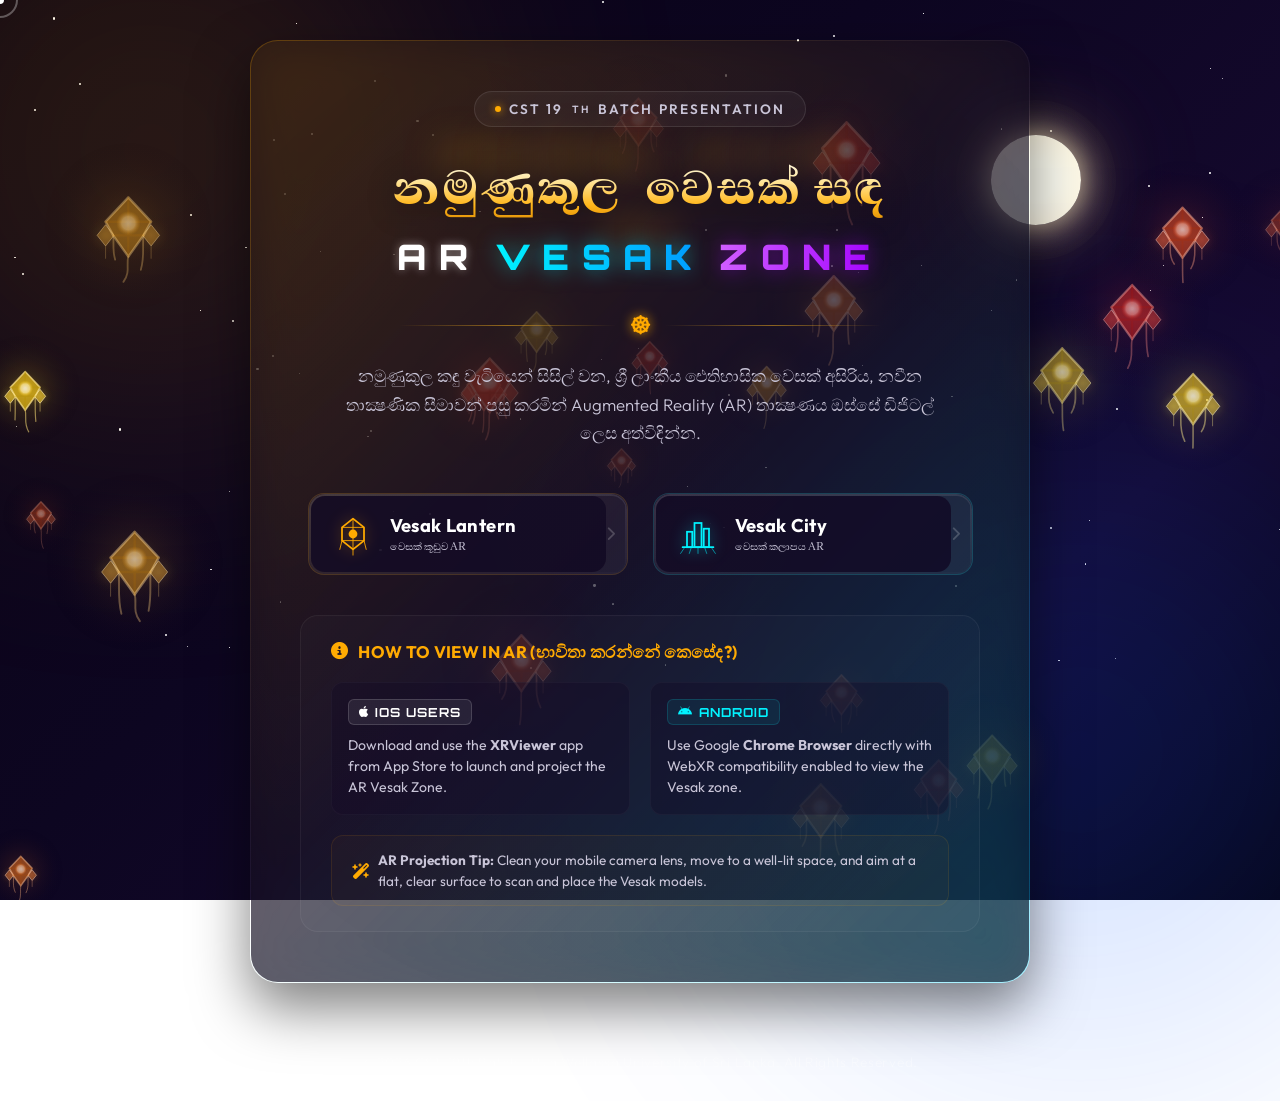
==== index.html @ 97eedc2a "home page for ar vesak zone" ====
<!DOCTYPE html>
<html lang="si">

<head>
    <meta charset="UTF-8">
    <meta name="viewport" content="width=device-width, initial-scale=1.0">
    <title>Namunukula Vesak Sada | AR Vesak Zone - CST 19th Batch</title>

    <!-- SEO Meta Tags -->
    <meta name="description"
        content="Welcome to the AR Vesak Zone presented by CST 19th Batch. Experience the majestic beauty of Namunukula Vesak Sada with interactive augmented reality Vesak lanterns and digital city experiences.">
    <meta name="keywords"
        content="Vesak, AR Vesak Zone, Namunukula Vesak Sada, CST 19th Batch, Sri Lanka, Vesak Lantern, Vesak City, 3D Vesak">
    <meta name="author" content="CST 19th Batch">

    <!-- Open Graph / Facebook -->
    <meta property="og:type" content="website">
    <meta property="og:title" content="නමුණුකුල, වෙසක් සඳ | AR Vesak Zone">
    <meta property="og:description"
        content="Experience the majestic beauty of Namunukula Vesak Sada with interactive augmented reality Vesak lanterns and digital city experiences.">

    <!-- Google Fonts for premium typography -->
    <link rel="preconnect" href="https://fonts.googleapis.com">
    <link rel="preconnect" href="https://fonts.gstatic.com" crossorigin>
    <link
        href="https://fonts.googleapis.com/css2?family=Abhaya+Libre:wght@500;700;800&family=Outfit:wght@300;400;600;700&family=Orbitron:wght@500;700;900&family=Yatra+One&display=swap"
        rel="stylesheet">

    <!-- FontAwesome for icons -->
    <link rel="stylesheet" href="https://cdnjs.cloudflare.com/ajax/libs/font-awesome/6.4.0/css/all.min.css">

    <!-- Custom Stylesheet -->
    <link rel="stylesheet" href="style.css">
</head>

<body>



    <!-- Starfield and Interactive Canvas Background -->
    <div class="celestial-background">
        <div id="stars-container"></div>
        <div class="moon-glow-container">
            <div class="full-moon"></div>
            <div class="moon-beams"></div>
        </div>
        <canvas id="lanterns-canvas"></canvas>
    </div>

    <!-- Main Content Container -->
    <main class="hero-container">
        <div class="glass-card-wrapper">
            <div class="glass-card">

                <!-- Batch Tag / Sub-header -->
                <div class="tech-badge-container">
                    <span class="tech-badge">
                        <span class="badge-dot"></span>
                        CST 19<span class="superscript">th</span> Batch Presentation
                    </span>
                </div>

                <!-- Main Title: Beautiful Sinhala Font -->
                <h1 class="sinhala-title">
                    <span class="gold-gradient-text">නමුණුකුල</span>
                    <span class="sinhala-separator"></span>
                    <span class="gold-gradient-text">වෙසක් සඳ</span>
                </h1>

                <!-- Sub-title: AR Vesak Zone -->
                <div class="ar-title-wrapper">
                    <h2 class="ar-title">
                        <span class="text-white">AR</span>
                        <span class="neon-cyan-text">VESAK</span>
                        <span class="text-glow-purple">ZONE</span>
                    </h2>
                </div>

                <!-- Ornamental Divider -->
                <div class="ornamental-divider">
                    <div class="divider-line"></div>
                    <div class="divider-center">
                        <i class="fa-solid fa-dharmachakra"></i>
                    </div>
                    <div class="divider-line"></div>
                </div>

                <!-- Description / Welcome Note -->
                <p class="hero-description">
                    නමුණුකුල කඳු වැටියෙන් සිසිල් වන, ශ්‍රී ලාංකීය ඓතිහාසික වෙසක් අසිරිය, නවීන තාක්‍ෂණික සීමාවන් පසු
                    කරමින් Augmented Reality (AR) තාක්‍ෂණය ඔස්සේ ඩිජිටල් ලෙස අත්විඳින්න.
                </p>

                <!-- Navigation Action Buttons -->
                <div class="actions-container">

                    <!-- Vesak Lantern Button -->
                    <a href="lantern.html" class="action-btn lantern-btn" id="btn-lantern">
                        <div class="btn-glow-layer"></div>
                        <div class="btn-content">
                            <span class="btn-icon">
                                <svg viewBox="0 0 100 100" class="btn-svg-lantern">
                                    <!-- A stylized traditional Sri Lankan Vesak Lantern SVG -->
                                    <path d="M 50 15 L 75 35 L 75 65 L 50 85 L 25 65 L 25 35 Z" fill="none"
                                        stroke="currentColor" stroke-width="4" stroke-linejoin="round" />
                                    <path d="M 50 15 L 50 85" fill="none" stroke="currentColor" stroke-width="2" />
                                    <path d="M 25 35 L 75 35" fill="none" stroke="currentColor" stroke-width="2" />
                                    <path d="M 25 65 L 75 65" fill="none" stroke="currentColor" stroke-width="2" />
                                    <!-- Waving streamers/tassels at bottom corners -->
                                    <path d="M 25 65 L 20 85 M 75 65 L 80 85 M 50 85 L 50 98" fill="none"
                                        stroke="currentColor" stroke-width="2" stroke-linecap="round" />
                                    <!-- Inner glowing core -->
                                    <circle cx="50" cy="50" r="10" fill="currentColor" class="glowing-core" />
                                </svg>
                            </span>
                            <div class="btn-text-area">
                                <span class="btn-main-label">Vesak Lantern</span>
                                <span class="btn-sub-label">වෙසක් කූඩුව AR</span>
                            </div>
                        </div>
                        <i class="fa-solid fa-chevron-right arrow-indicator"></i>
                    </a>

                    <!-- Vesak City Button -->
                    <a href="https://cstarvesakcity.vercel.app/" target="_blank" rel="noopener noreferrer"
                        class="action-btn city-btn" id="btn-city">
                        <div class="btn-glow-layer"></div>
                        <div class="btn-content">
                            <span class="btn-icon">
                                <svg viewBox="0 0 100 100" class="btn-svg-city">
                                    <!-- A modern glowing 3D/AR City grid & buildings icon -->
                                    <rect x="25" y="45" width="12" height="35" fill="none" stroke="currentColor"
                                        stroke-width="4" />
                                    <rect x="42" y="25" width="16" height="55" fill="none" stroke="currentColor"
                                        stroke-width="4" />
                                    <rect x="63" y="38" width="12" height="42" fill="none" stroke="currentColor"
                                        stroke-width="4" />
                                    <path d="M 15 80 L 85 80" stroke="currentColor" stroke-width="4"
                                        stroke-linecap="round" />
                                    <!-- Cyber grid perspective lines representing AR zone -->
                                    <path
                                        d="M 20 80 L 10 95 M 35 80 L 30 95 M 50 80 L 50 95 M 65 80 L 70 95 M 80 80 L 90 95"
                                        stroke="currentColor" stroke-width="2" stroke-opacity="0.6" />
                                </svg>
                            </span>
                            <div class="btn-text-area">
                                <span class="btn-main-label">Vesak City</span>
                                <span class="btn-sub-label">වෙසක් කලාපය AR</span>
                            </div>
                        </div>
                        <i class="fa-solid fa-chevron-right arrow-indicator"></i>
                    </a>

                </div>

                <!-- AR Instructions Section -->
                <div class="ar-instructions-box">
                    <h3 class="instructions-header">
                        <i class="fa-solid fa-circle-info"></i> How to View in AR (භාවිතා කරන්නේ කෙසේද?)
                    </h3>
                    <div class="instructions-grid">
                        <div class="instruction-column">
                            <span class="os-tag ios-tag"><i class="fa-brands fa-apple"></i> iOS Users</span>
                            <p>Download and use the <strong>XRViewer</strong> app from App Store to launch and project
                                the AR Vesak Zone.</p>
                        </div>
                        <div class="instruction-column">
                            <span class="os-tag android-tag"><i class="fa-brands fa-android"></i> Android</span>
                            <p>Use Google <strong>Chrome Browser</strong> directly with WebXR compatibility enabled to
                                view the Vesak zone.</p>
                        </div>
                    </div>
                    <div class="common-instructions">
                        <p>
                            <i class="fa-solid fa-wand-magic-sparkles"></i>
                            <span><strong>AR Projection Tip:</strong> Clean your mobile camera lens, move to a well-lit
                                space, and aim at a flat, clear surface to scan and place the Vesak models.</span>
                        </p>
                    </div>
                </div>

            </div>
        </div>
    </main>

    <!-- Ambient Light Rays for immersive background depth -->
    <div class="ambient-light gold-light"></div>
    <div class="ambient-light cyan-light"></div>

    <!-- Premium custom cursor container for non-touch screens -->
    <div class="custom-cursor" id="custom-cursor"></div>
    <div class="custom-cursor-follower" id="custom-cursor-follower"></div>

    <footer class="credits-footer">
        <p>© 2026 CST 19th Batch - Uva Wellassa University of Sri Lanka. All Rights Reserved.</p>
    </footer>

    <!-- Custom Script -->
    <script src="script.js"></script>
</body>

</html>
---- style.css ----
/* ==========================================
   AR VESAK ZONE - CST 19TH BATCH
   DESIGN SYSTEM & CUSTOM CORE CSS
   ========================================== */

/* --- CSS Variables & Design Tokens --- */
:root {
    --bg-gradient: linear-gradient(135deg, #090314 0%, #0d0621 40%, #15092f 75%, #070310 100%);
    
    /* Vibrant harmonized colors */
    --color-amber-gold: #ffaa00;
    --color-gold-glow: #ffe79a;
    --color-warm-orange: #ff5e00;
    --color-neon-cyan: #00f3ff;
    --color-electric-blue: #0055ff;
    --color-cyber-purple: #c01aff;
    --color-deep-violet: #1a0b36;
    
    /* Functional Colors */
    --text-primary: #ffffff;
    --text-secondary: #c9c5d8;
    --glass-bg: rgba(13, 6, 26, 0.65);
    --glass-border: rgba(255, 255, 255, 0.08);
    --glass-border-active: rgba(255, 255, 255, 0.2);
    
    /* Fonts */
    --font-sinhala: 'Abhaya Libre', serif;
    --font-tech: 'Orbitron', sans-serif;
    --font-sans: 'Outfit', sans-serif;
}

/* --- Resets & Global Rules --- */
* {
    margin: 0;
    padding: 0;
    box-sizing: border-box;
    cursor: none; /* Hide standard cursor for premium custom cursor experience */
}

body {
    background: var(--bg-gradient);
    background-attachment: fixed;
    background-repeat: no-repeat;
    font-family: var(--font-sans);
    color: var(--text-primary);
    min-height: 100vh;
    overflow-x: hidden;
    display: flex;
    flex-direction: column;
    justify-content: space-between;
    align-items: center;
    position: relative;
}

/* Fallback cursor if device is touch-based or custom cursor fails */
@media (hover: none) {
    * {
        cursor: auto !important;
    }
    .custom-cursor, .custom-cursor-follower {
        display: none !important;
    }
}

/* --- Custom Cursor --- */
.custom-cursor {
    width: 8px;
    height: 8px;
    background: #fff;
    border-radius: 50%;
    position: fixed;
    pointer-events: none;
    z-index: 9999;
    transform: translate(-50%, -50%);
    transition: width 0.2s, height 0.2s, background-color 0.2s;
}

.custom-cursor-follower {
    width: 36px;
    height: 36px;
    border: 2px solid rgba(255, 255, 255, 0.3);
    border-radius: 50%;
    position: fixed;
    pointer-events: none;
    z-index: 9998;
    transform: translate(-50%, -50%);
    transition: transform 0.08s ease-out, border-color 0.3s, background-color 0.3s;
}

/* Cursor states */
.custom-cursor.hover-lantern {
    background: var(--color-amber-gold);
    width: 12px;
    height: 12px;
}
.custom-cursor-follower.hover-lantern {
    border-color: var(--color-amber-gold);
    background: rgba(255, 170, 0, 0.15);
    box-shadow: 0 0 15px rgba(255, 170, 0, 0.4);
    transform: translate(-50%, -50%) scale(1.3);
}

.custom-cursor.hover-city {
    background: var(--color-neon-cyan);
    width: 12px;
    height: 12px;
}
.custom-cursor-follower.hover-city {
    border-color: var(--color-neon-cyan);
    background: rgba(0, 243, 255, 0.15);
    box-shadow: 0 0 15px rgba(0, 243, 255, 0.4);
    transform: translate(-50%, -50%) scale(1.3);
}

/* --- Ambient Lights (Background Depth) --- */
.ambient-light {
    position: fixed;
    border-radius: 50%;
    filter: blur(140px);
    opacity: 0.18;
    pointer-events: none;
    z-index: 1;
    animation: pulseAmbient 12s infinite alternate ease-in-out;
}

.gold-light {
    width: 500px;
    height: 500px;
    background: var(--color-amber-gold);
    top: -100px;
    left: -100px;
}

.cyan-light {
    width: 600px;
    height: 600px;
    background: var(--color-electric-blue);
    bottom: -150px;
    right: -100px;
    animation-delay: -6s;
}

@keyframes pulseAmbient {
    0% { transform: scale(1) translate(0, 0); opacity: 0.15; }
    100% { transform: scale(1.2) translate(50px, 30px); opacity: 0.25; }
}

/* --- Celestial Background Layer --- */
.celestial-background {
    position: fixed;
    top: 0;
    left: 0;
    width: 100%;
    height: 100%;
    z-index: 0;
    pointer-events: none;
}

/* Stars */
#stars-container {
    position: absolute;
    width: 100%;
    height: 100%;
}

.star {
    position: absolute;
    background-color: #fff;
    border-radius: 50%;
    animation: twinkle linear infinite;
}

@keyframes twinkle {
    0%, 100% { opacity: 0.2; }
    50% { opacity: 1; }
}

/* Full Moon & Glowing Beams */
.moon-glow-container {
    position: absolute;
    top: 10%;
    right: 12%;
    width: 180px;
    height: 180px;
    display: flex;
    justify-content: center;
    align-items: center;
}

.full-moon {
    width: 90px;
    height: 90px;
    background: radial-gradient(circle, #fffff3 30%, #fff8e3 80%, #ffd080 100%);
    border-radius: 50%;
    box-shadow: 
        0 0 30px rgba(255, 240, 200, 0.8),
        0 0 80px rgba(255, 208, 128, 0.4),
        0 0 150px rgba(255, 208, 128, 0.2);
    z-index: 2;
    position: relative;
    animation: pulseMoon 6s infinite alternate ease-in-out;
}

.moon-beams {
    position: absolute;
    width: 160px;
    height: 160px;
    background: radial-gradient(circle, rgba(255,230,170,0.15) 0%, rgba(255,230,170,0.03) 60%, transparent 100%);
    border-radius: 50%;
    animation: spinBeams 40s linear infinite;
    z-index: 1;
}

@keyframes pulseMoon {
    0% { transform: scale(1); box-shadow: 0 0 30px rgba(255,240,200,0.8), 0 0 80px rgba(255,208,128,0.4); }
    100% { transform: scale(1.05); box-shadow: 0 0 45px rgba(255,240,200,0.9), 0 0 110px rgba(255,208,128,0.6); }
}

@keyframes spinBeams {
    from { transform: rotate(0deg); }
    to { transform: rotate(360deg); }
}

/* Floating Lanterns Canvas */
#lanterns-canvas {
    position: absolute;
    top: 0;
    left: 0;
    width: 100%;
    height: 100%;
    z-index: 3;
}

/* --- Hero Section & Glassmorphic Container --- */
.hero-container {
    position: relative;
    z-index: 10;
    flex-grow: 1;
    display: flex;
    justify-content: center;
    align-items: center;
    width: 100%;
    padding: 40px 20px;
}

.glass-card-wrapper {
    position: relative;
    max-width: 780px;
    width: 100%;
    border-radius: 28px;
    padding: 1px;
    /* Soft border glowing aura */
    background: linear-gradient(135deg, rgba(255, 170, 0, 0.3) 0%, rgba(255, 255, 255, 0.05) 50%, rgba(0, 243, 255, 0.3) 100%);
    box-shadow: 0 25px 55px rgba(0, 0, 0, 0.5);
    animation: fadeInCard 1.2s cubic-bezier(0.16, 1, 0.3, 1) forwards;
}

.glass-card {
    background: var(--glass-bg);
    backdrop-filter: blur(22px);
    -webkit-backdrop-filter: blur(22px);
    border-radius: 27px;
    padding: 50px 45px;
    text-align: center;
    width: 100%;
    height: 100%;
    display: flex;
    flex-direction: column;
    align-items: center;
    position: relative;
    overflow: hidden;
}

/* Hexagonal background subtle design */
.glass-card::before {
    content: '';
    position: absolute;
    top: -50%;
    left: -50%;
    width: 200%;
    height: 200%;
    background: radial-gradient(circle, rgba(255, 255, 255, 0.01) 0%, transparent 80%);
    pointer-events: none;
}

@keyframes fadeInCard {
    from { opacity: 0; transform: translateY(30px); }
    to { opacity: 1; transform: translateY(0); }
}

/* --- Tech Badge (CST Batch info) --- */
.tech-badge-container {
    margin-bottom: 25px;
}

.tech-badge {
    background: rgba(255, 255, 255, 0.04);
    border: 1px solid rgba(255, 255, 255, 0.1);
    border-radius: 50px;
    padding: 8px 20px;
    font-size: 0.85rem;
    font-family: var(--font-sans);
    font-weight: 600;
    letter-spacing: 0.15em;
    text-transform: uppercase;
    color: var(--text-secondary);
    display: inline-flex;
    align-items: center;
    gap: 8px;
    box-shadow: inset 0 2px 4px rgba(255,255,255,0.02);
}

.badge-dot {
    width: 6px;
    height: 6px;
    background-color: var(--color-amber-gold);
    border-radius: 50%;
    display: inline-block;
    box-shadow: 0 0 8px var(--color-amber-gold);
    animation: pulseDot 2s infinite ease-in-out;
}

.tech-badge .superscript {
    font-size: 0.65rem;
    vertical-align: super;
    margin-left: 1px;
}

@keyframes pulseDot {
    0%, 100% { opacity: 0.4; }
    50% { opacity: 1; }
}

/* --- Main Typography (Beautiful Sinhala Fonts & Glowing Titles) --- */
.sinhala-title {
    font-family: var(--font-sinhala);
    font-size: 3.8rem;
    font-weight: 800;
    line-height: 1.25;
    margin-bottom: 8px;
    letter-spacing: 0.02em;
    filter: drop-shadow(0 4px 15px rgba(0, 0, 0, 0.4));
    display: flex;
    flex-wrap: wrap;
    justify-content: center;
    align-items: center;
    gap: 12px;
}

.gold-gradient-text {
    background: linear-gradient(180deg, #ffffff 0%, #ffeaa8 35%, #ffb61a 70%, #d48000 100%);
    -webkit-background-clip: text;
    -webkit-text-fill-color: transparent;
    position: relative;
}

/* Ambient title behind-glow */
.sinhala-title::after {
    content: 'නමුණුකුල, වෙසක් සඳ';
    position: absolute;
    z-index: -1;
    left: 50%;
    transform: translateX(-50%);
    width: 100%;
    color: transparent;
    -webkit-text-stroke: 0;
    text-shadow: 0 0 35px rgba(255, 179, 26, 0.35);
    pointer-events: none;
}

.sinhala-separator {
    color: #ffb61a;
    font-family: sans-serif;
    text-shadow: 0 0 10px rgba(255, 182, 26, 0.6);
}

.ar-title-wrapper {
    margin-bottom: 20px;
}

.ar-title {
    font-family: var(--font-tech);
    font-size: 2.2rem;
    font-weight: 900;
    letter-spacing: 0.35em;
    line-height: 1.2;
    display: flex;
    justify-content: center;
    gap: 15px;
}

.text-white {
    color: #ffffff;
    text-shadow: 0 0 10px rgba(255, 255, 255, 0.4);
}

.neon-cyan-text {
    background: linear-gradient(to right, #00f3ff, #0099ff);
    -webkit-background-clip: text;
    -webkit-text-fill-color: transparent;
    filter: drop-shadow(0 0 10px rgba(0, 243, 255, 0.5));
}

.text-glow-purple {
    background: linear-gradient(to right, #d05eff, #a200ff);
    -webkit-background-clip: text;
    -webkit-text-fill-color: transparent;
    filter: drop-shadow(0 0 10px rgba(162, 0, 255, 0.5));
}

/* --- Ornamental Divider --- */
.ornamental-divider {
    display: flex;
    align-items: center;
    justify-content: center;
    width: 70%;
    margin: 15px 0 25px 0;
    gap: 15px;
}

.divider-line {
    height: 1px;
    flex-grow: 1;
    background: linear-gradient(to right, transparent, rgba(255, 182, 26, 0.5), transparent);
}

.divider-center {
    color: var(--color-amber-gold);
    font-size: 1.2rem;
    filter: drop-shadow(0 0 6px rgba(255, 170, 0, 0.8));
    animation: rotateDharma 30s linear infinite;
}

@keyframes rotateDharma {
    from { transform: rotate(0deg); }
    to { transform: rotate(360deg); }
}

/* --- Description / Introduction --- */
.hero-description {
    font-size: 1.05rem;
    color: var(--text-secondary);
    line-height: 1.7;
    margin-bottom: 45px;
    max-width: 600px;
    font-weight: 300;
}

/* --- Premium Action Navigation Buttons --- */
.actions-container {
    display: flex;
    gap: 25px;
    width: 100%;
    justify-content: center;
    flex-wrap: wrap;
    z-index: 5;
}

.action-btn {
    flex: 1;
    min-width: 280px;
    max-width: 320px;
    text-decoration: none;
    position: relative;
    border-radius: 16px;
    padding: 2px; /* For beautiful border gradient */
    display: flex;
    align-items: center;
    justify-content: space-between;
    transition: transform 0.4s cubic-bezier(0.175, 0.885, 0.32, 1.275);
    background: rgba(255, 255, 255, 0.05);
}

.action-btn::before {
    content: '';
    position: absolute;
    inset: 0;
    border-radius: 16px;
    padding: 1.5px;
    background: linear-gradient(to bottom, rgba(255,255,255,0.1), rgba(255,255,255,0.02));
    -webkit-mask: linear-gradient(#fff 0 0) content-box, linear-gradient(#fff 0 0);
    -webkit-mask-composite: xor;
    mask-composite: exclude;
    pointer-events: none;
    transition: opacity 0.4s;
}

.btn-glow-layer {
    position: absolute;
    top: 0;
    left: 0;
    width: 100%;
    height: 100%;
    border-radius: 14px;
    opacity: 0;
    transition: opacity 0.4s ease-in-out;
    z-index: 1;
}

.btn-content {
    background: rgba(18, 9, 36, 0.8);
    border-radius: 14px;
    padding: 16px 20px;
    display: flex;
    align-items: center;
    width: 100%;
    height: 100%;
    z-index: 2;
    transition: background-color 0.4s;
}

.btn-icon {
    width: 44px;
    height: 44px;
    display: flex;
    align-items: center;
    justify-content: center;
    margin-right: 15px;
    transition: transform 0.4s ease;
}

.btn-text-area {
    display: flex;
    flex-direction: column;
    text-align: left;
}

.btn-main-label {
    font-size: 1.15rem;
    font-weight: 700;
    letter-spacing: 0.02em;
    color: #ffffff;
    transition: color 0.3s;
}

.btn-sub-label {
    font-size: 0.8rem;
    color: var(--text-secondary);
    margin-top: 2px;
    font-weight: 400;
    font-family: var(--font-sinhala);
    transition: color 0.3s;
}

.arrow-indicator {
    color: rgba(255, 255, 255, 0.2);
    font-size: 0.9rem;
    margin-right: 10px;
    z-index: 2;
    transition: transform 0.4s, color 0.3s;
}

/* Button-specific Styling */

/* 1. Vesak Lantern Button (Golden/Amber theme) */
.lantern-btn {
    border: 1px solid rgba(255, 170, 0, 0.15);
}

.lantern-btn .btn-glow-layer {
    background: radial-gradient(circle at center, rgba(255, 170, 0, 0.12) 0%, transparent 80%);
    box-shadow: 0 0 25px rgba(255, 170, 0, 0.15);
}

.lantern-btn .btn-icon {
    color: var(--color-amber-gold);
    filter: drop-shadow(0 0 8px rgba(255, 170, 0, 0.4));
}

.lantern-btn .glowing-core {
    animation: lanternPulse 1.5s infinite alternate ease-in-out;
}

@keyframes lanternPulse {
    0% { r: 6px; opacity: 0.6; }
    100% { r: 12px; opacity: 1; }
}

/* 2. Vesak City Button (Cyan/Blue theme) */
.city-btn {
    border: 1px solid rgba(0, 243, 255, 0.15);
}

.city-btn .btn-glow-layer {
    background: radial-gradient(circle at center, rgba(0, 243, 255, 0.12) 0%, transparent 80%);
    box-shadow: 0 0 25px rgba(0, 243, 255, 0.15);
}

.city-btn .btn-icon {
    color: var(--color-neon-cyan);
    filter: drop-shadow(0 0 8px rgba(0, 243, 255, 0.4));
}

.btn-svg-city rect {
    transition: transform 0.4s;
}

/* Button Hovers */
.action-btn:hover {
    transform: translateY(-6px) scale(1.03);
}

.action-btn:hover::before {
    opacity: 0;
}

.action-btn:hover .btn-glow-layer {
    opacity: 1;
}

.action-btn:hover .btn-content {
    background: rgba(18, 9, 36, 0.5);
}

.action-btn:hover .arrow-indicator {
    transform: translateX(5px);
    color: #ffffff;
}

/* Lantern Hover state details */
.lantern-btn:hover {
    box-shadow: 
        0 15px 35px rgba(255, 170, 0, 0.2),
        inset 0 1px 1px rgba(255, 255, 255, 0.1);
    background: linear-gradient(135deg, rgba(255, 170, 0, 0.3) 0%, rgba(255, 255, 255, 0.05) 100%);
}

.lantern-btn:hover .btn-icon {
    transform: scale(1.15) rotate(5deg);
    color: #ffe082;
    filter: drop-shadow(0 0 15px rgba(255, 170, 0, 0.9));
}

.lantern-btn:hover .btn-main-label {
    color: var(--color-amber-gold);
    text-shadow: 0 0 8px rgba(255, 170, 0, 0.3);
}

.lantern-btn:hover .arrow-indicator {
    color: var(--color-amber-gold);
    filter: drop-shadow(0 0 5px var(--color-amber-gold));
}

/* City Hover state details */
.city-btn:hover {
    box-shadow: 
        0 15px 35px rgba(0, 243, 255, 0.2),
        inset 0 1px 1px rgba(255, 255, 255, 0.1);
    background: linear-gradient(135deg, rgba(0, 243, 255, 0.3) 0%, rgba(255, 255, 255, 0.05) 100%);
}

.city-btn:hover .btn-icon {
    transform: scale(1.15);
    color: #90f7ff;
    filter: drop-shadow(0 0 15px rgba(0, 243, 255, 0.9));
}

.city-btn:hover .btn-icon rect:nth-child(2) {
    transform: translateY(-4px);
}

.city-btn:hover .btn-main-label {
    color: var(--color-neon-cyan);
    text-shadow: 0 0 8px rgba(0, 243, 255, 0.3);
}

.city-btn:hover .arrow-indicator {
    color: var(--color-neon-cyan);
    filter: drop-shadow(0 0 5px var(--color-neon-cyan));
}



/* --- Credits Footer --- */
.credits-footer {
    position: relative;
    z-index: 10;
    width: 100%;
    padding: 30px 20px;
    text-align: center;
    font-size: 0.85rem;
    color: rgba(255, 255, 255, 0.35);
    letter-spacing: 0.05em;
    font-weight: 300;
    margin-top: auto;
    flex-shrink: 0;
}

/* --- Responsive Media Queries (Visual perfection on all displays) --- */

@media (max-width: 900px) {
    .moon-glow-container {
        width: 130px;
        height: 130px;
        top: 6%;
        right: 8%;
    }
    
    .full-moon {
        width: 65px;
        height: 65px;
    }
}

@media (max-width: 768px) {
    .glass-card {
        padding: 40px 30px;
    }
    
    .sinhala-title {
        font-size: 3rem;
    }
    
    .ar-title {
        font-size: 1.8rem;
        letter-spacing: 0.25em;
        gap: 10px;
    }
    
    .hero-description {
        font-size: 0.95rem;
        margin-bottom: 35px;
    }
    
    .actions-container {
        flex-direction: column;
        align-items: center;
        gap: 15px;
    }
    
    .action-btn {
        width: 100%;
        max-width: 100%;
    }
    

}

@media (max-width: 480px) {
    .glass-card {
        padding: 30px 20px;
        border-radius: 20px;
    }
    
    .glass-card-wrapper {
        border-radius: 20px;
    }
    
    .sinhala-title {
        font-size: 2.3rem;
        gap: 6px;
    }
    
    .ar-title {
        font-size: 1.4rem;
        letter-spacing: 0.2em;
    }
    
    .tech-badge {
        padding: 6px 14px;
        font-size: 0.75rem;
    }
    
    .hero-description {
        font-size: 0.88rem;
        line-height: 1.6;
        margin-bottom: 25px;
    }
    
    .btn-content {
        padding: 12px 15px;
    }
    
    .btn-main-label {
        font-size: 1rem;
    }
    
    .btn-sub-label {
        font-size: 0.75rem;
    }
    
    .btn-icon {
        width: 36px;
        height: 36px;
        margin-right: 10px;
    }
    
    .divider-center {
        font-size: 1rem;
    }
    
    .moon-glow-container {
        width: 90px;
        height: 90px;
        top: 4%;
        right: 5%;
    }
    
    .full-moon {
        width: 45px;
        height: 45px;
    }
}

/* --- AR Instructions Box Styling --- */
.ar-instructions-box {
    margin-top: 40px;
    background: rgba(255, 255, 255, 0.02);
    border: 1px solid rgba(255, 255, 255, 0.05);
    border-radius: 18px;
    padding: 25px 30px;
    width: 100%;
    max-width: 680px;
    text-align: left;
    box-shadow: inset 0 2px 5px rgba(255, 255, 255, 0.01);
}

.instructions-header {
    font-family: var(--font-sans);
    font-size: 1.05rem;
    font-weight: 700;
    color: var(--color-amber-gold);
    display: flex;
    align-items: center;
    gap: 10px;
    margin-bottom: 20px;
    letter-spacing: 0.02em;
    text-transform: uppercase;
}

.instructions-grid {
    display: grid;
    grid-template-columns: repeat(2, 1fr);
    gap: 20px;
    margin-bottom: 20px;
}

.instruction-column {
    background: rgba(18, 9, 36, 0.4);
    border: 1px solid rgba(255, 255, 255, 0.03);
    border-radius: 12px;
    padding: 16px;
}

.instruction-column p {
    font-size: 0.88rem;
    color: var(--text-secondary);
    line-height: 1.5;
    margin-top: 10px;
}

.os-tag {
    font-family: var(--font-tech);
    font-weight: 700;
    font-size: 0.78rem;
    letter-spacing: 0.08em;
    text-transform: uppercase;
    display: inline-flex;
    align-items: center;
    gap: 6px;
    padding: 4px 10px;
    border-radius: 6px;
}

.ios-tag {
    color: #ffffff;
    background: rgba(255, 255, 255, 0.08);
    border: 1px solid rgba(255, 255, 255, 0.15);
}

.android-tag {
    color: var(--color-neon-cyan);
    background: rgba(0, 243, 255, 0.08);
    border: 1px solid rgba(0, 243, 255, 0.15);
}

.common-instructions {
    background: rgba(255, 170, 0, 0.03);
    border: 1px solid rgba(255, 170, 0, 0.1);
    border-radius: 12px;
    padding: 14px 20px;
    font-size: 0.85rem;
    color: var(--text-secondary);
    line-height: 1.5;
}

.common-instructions p {
    display: flex;
    align-items: center;
    gap: 8px;
}

.common-instructions i {
    color: var(--color-amber-gold);
    font-size: 1rem;
    flex-shrink: 0;
}

/* Media query updates for instructions box */
@media (max-width: 600px) {
    .instructions-grid {
        grid-template-columns: 1fr;
        gap: 15px;
    }
    .ar-instructions-box {
        padding: 20px;
        margin-top: 30px;
    }
}
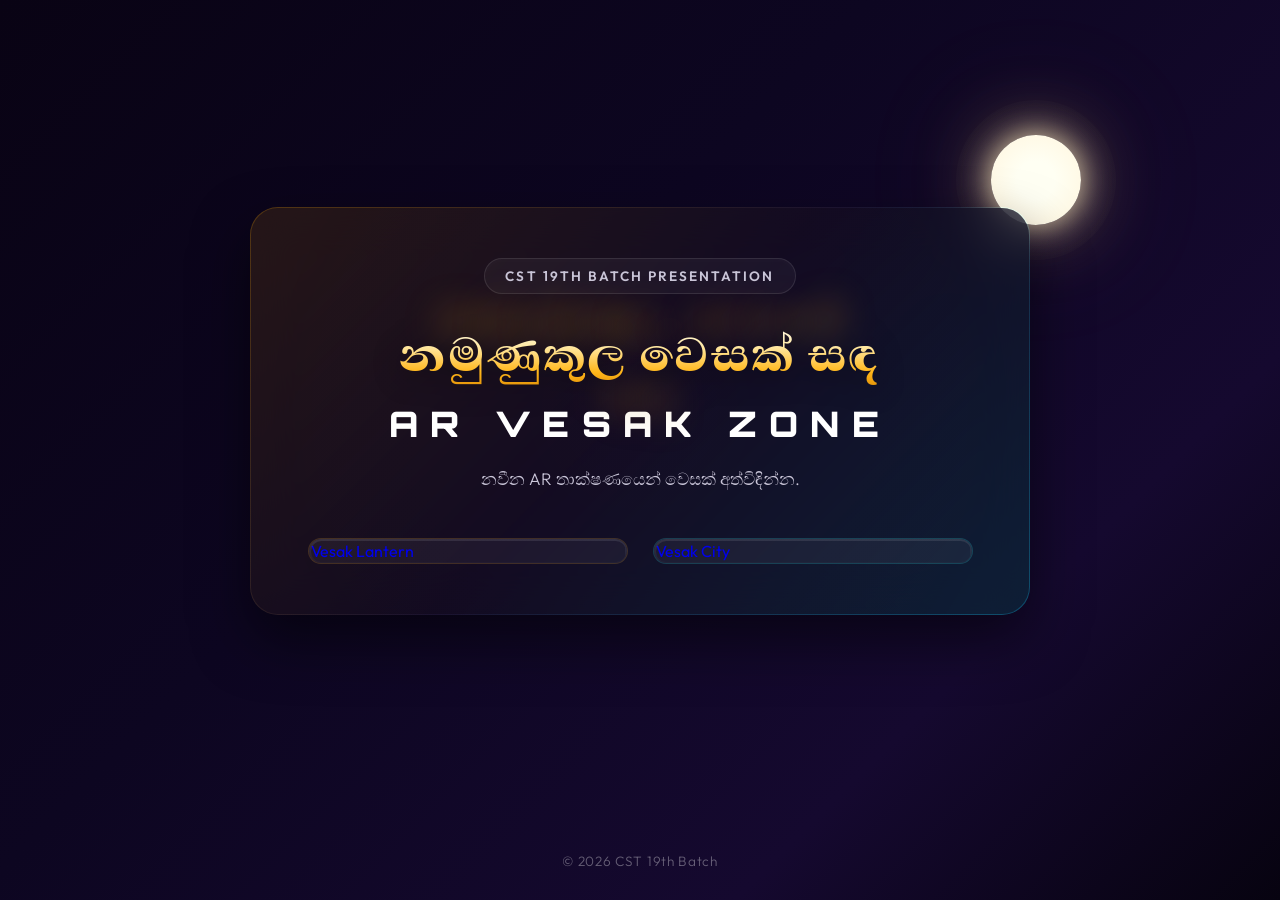
==== commit c9bfc8fa: "update it to ios and android" ====
--- a/index.html
+++ b/index.html
@@ -6,38 +6,20 @@
     <meta name="viewport" content="width=device-width, initial-scale=1.0">
     <title>Namunukula Vesak Sada | AR Vesak Zone - CST 19th Batch</title>
 
-    <!-- SEO Meta Tags -->
     <meta name="description"
         content="Welcome to the AR Vesak Zone presented by CST 19th Batch. Experience the majestic beauty of Namunukula Vesak Sada with interactive augmented reality Vesak lanterns and digital city experiences.">
-    <meta name="keywords"
-        content="Vesak, AR Vesak Zone, Namunukula Vesak Sada, CST 19th Batch, Sri Lanka, Vesak Lantern, Vesak City, 3D Vesak">
-    <meta name="author" content="CST 19th Batch">
 
-    <!-- Open Graph / Facebook -->
-    <meta property="og:type" content="website">
-    <meta property="og:title" content="නමුණුකුල, වෙසක් සඳ | AR Vesak Zone">
-    <meta property="og:description"
-        content="Experience the majestic beauty of Namunukula Vesak Sada with interactive augmented reality Vesak lanterns and digital city experiences.">
+    <!-- Fonts -->
+    <link href="https://fonts.googleapis.com/css2?family=Abhaya+Libre:wght@500;700;800&family=Outfit:wght@300;400;600;700&family=Orbitron:wght@500;700;900&family=Yatra+One&display=swap" rel="stylesheet">
 
-    <!-- Google Fonts for premium typography -->
-    <link rel="preconnect" href="https://fonts.googleapis.com">
-    <link rel="preconnect" href="https://fonts.gstatic.com" crossorigin>
-    <link
-        href="https://fonts.googleapis.com/css2?family=Abhaya+Libre:wght@500;700;800&family=Outfit:wght@300;400;600;700&family=Orbitron:wght@500;700;900&family=Yatra+One&display=swap"
-        rel="stylesheet">
-
-    <!-- FontAwesome for icons -->
+    <!-- Icons -->
     <link rel="stylesheet" href="https://cdnjs.cloudflare.com/ajax/libs/font-awesome/6.4.0/css/all.min.css">
 
-    <!-- Custom Stylesheet -->
     <link rel="stylesheet" href="style.css">
 </head>
 
 <body>
 
-
-
-    <!-- Starfield and Interactive Canvas Background -->
     <div class="celestial-background">
         <div id="stars-container"></div>
         <div class="moon-glow-container">
@@ -47,156 +29,104 @@
         <canvas id="lanterns-canvas"></canvas>
     </div>
 
-    <!-- Main Content Container -->
     <main class="hero-container">
         <div class="glass-card-wrapper">
             <div class="glass-card">
 
-                <!-- Batch Tag / Sub-header -->
                 <div class="tech-badge-container">
                     <span class="tech-badge">
-                        <span class="badge-dot"></span>
-                        CST 19<span class="superscript">th</span> Batch Presentation
+                        CST 19th Batch Presentation
                     </span>
                 </div>
 
-                <!-- Main Title: Beautiful Sinhala Font -->
                 <h1 class="sinhala-title">
                     <span class="gold-gradient-text">නමුණුකුල</span>
-                    <span class="sinhala-separator"></span>
                     <span class="gold-gradient-text">වෙසක් සඳ</span>
                 </h1>
 
-                <!-- Sub-title: AR Vesak Zone -->
                 <div class="ar-title-wrapper">
                     <h2 class="ar-title">
-                        <span class="text-white">AR</span>
-                        <span class="neon-cyan-text">VESAK</span>
-                        <span class="text-glow-purple">ZONE</span>
+                        AR VESAK ZONE
                     </h2>
                 </div>
 
-                <!-- Ornamental Divider -->
-                <div class="ornamental-divider">
-                    <div class="divider-line"></div>
-                    <div class="divider-center">
-                        <i class="fa-solid fa-dharmachakra"></i>
-                    </div>
-                    <div class="divider-line"></div>
-                </div>
-
-                <!-- Description / Welcome Note -->
                 <p class="hero-description">
-                    නමුණුකුල කඳු වැටියෙන් සිසිල් වන, ශ්‍රී ලාංකීය ඓතිහාසික වෙසක් අසිරිය, නවීන තාක්‍ෂණික සීමාවන් පසු
-                    කරමින් Augmented Reality (AR) තාක්‍ෂණය ඔස්සේ ඩිජිටල් ලෙස අත්විඳින්න.
+                    නවීන AR තාක්ෂණයෙන් වෙසක් අත්විඳින්න.
                 </p>
 
-                <!-- Navigation Action Buttons -->
+                <!-- ✅ BUTTONS UPDATED -->
                 <div class="actions-container">
 
-                    <!-- Vesak Lantern Button -->
-                    <a href="lantern.html" class="action-btn lantern-btn" id="btn-lantern">
-                        <div class="btn-glow-layer"></div>
-                        <div class="btn-content">
-                            <span class="btn-icon">
-                                <svg viewBox="0 0 100 100" class="btn-svg-lantern">
-                                    <!-- A stylized traditional Sri Lankan Vesak Lantern SVG -->
-                                    <path d="M 50 15 L 75 35 L 75 65 L 50 85 L 25 65 L 25 35 Z" fill="none"
-                                        stroke="currentColor" stroke-width="4" stroke-linejoin="round" />
-                                    <path d="M 50 15 L 50 85" fill="none" stroke="currentColor" stroke-width="2" />
-                                    <path d="M 25 35 L 75 35" fill="none" stroke="currentColor" stroke-width="2" />
-                                    <path d="M 25 65 L 75 65" fill="none" stroke="currentColor" stroke-width="2" />
-                                    <!-- Waving streamers/tassels at bottom corners -->
-                                    <path d="M 25 65 L 20 85 M 75 65 L 80 85 M 50 85 L 50 98" fill="none"
-                                        stroke="currentColor" stroke-width="2" stroke-linecap="round" />
-                                    <!-- Inner glowing core -->
-                                    <circle cx="50" cy="50" r="10" fill="currentColor" class="glowing-core" />
-                                </svg>
-                            </span>
-                            <div class="btn-text-area">
-                                <span class="btn-main-label">Vesak Lantern</span>
-                                <span class="btn-sub-label">වෙසක් කූඩුව AR</span>
-                            </div>
-                        </div>
-                        <i class="fa-solid fa-chevron-right arrow-indicator"></i>
+                    <!-- Lantern -->
+                    <a href="#" class="action-btn lantern-btn" id="btn-lantern">
+                        <span>Vesak Lantern</span>
                     </a>
 
-                    <!-- Vesak City Button -->
-                    <a href="https://cstarvesakcity.vercel.app/" target="_blank" rel="noopener noreferrer"
-                        class="action-btn city-btn" id="btn-city">
-                        <div class="btn-glow-layer"></div>
-                        <div class="btn-content">
-                            <span class="btn-icon">
-                                <svg viewBox="0 0 100 100" class="btn-svg-city">
-                                    <!-- A modern glowing 3D/AR City grid & buildings icon -->
-                                    <rect x="25" y="45" width="12" height="35" fill="none" stroke="currentColor"
-                                        stroke-width="4" />
-                                    <rect x="42" y="25" width="16" height="55" fill="none" stroke="currentColor"
-                                        stroke-width="4" />
-                                    <rect x="63" y="38" width="12" height="42" fill="none" stroke="currentColor"
-                                        stroke-width="4" />
-                                    <path d="M 15 80 L 85 80" stroke="currentColor" stroke-width="4"
-                                        stroke-linecap="round" />
-                                    <!-- Cyber grid perspective lines representing AR zone -->
-                                    <path
-                                        d="M 20 80 L 10 95 M 35 80 L 30 95 M 50 80 L 50 95 M 65 80 L 70 95 M 80 80 L 90 95"
-                                        stroke="currentColor" stroke-width="2" stroke-opacity="0.6" />
-                                </svg>
-                            </span>
-                            <div class="btn-text-area">
-                                <span class="btn-main-label">Vesak City</span>
-                                <span class="btn-sub-label">වෙසක් කලාපය AR</span>
-                            </div>
-                        </div>
-                        <i class="fa-solid fa-chevron-right arrow-indicator"></i>
+                    <!-- City -->
+                    <a href="#" class="action-btn city-btn" id="btn-city">
+                        <span>Vesak City</span>
                     </a>
 
-                </div>
-
-                <!-- AR Instructions Section -->
-                <div class="ar-instructions-box">
-                    <h3 class="instructions-header">
-                        <i class="fa-solid fa-circle-info"></i> How to View in AR (භාවිතා කරන්නේ කෙසේද?)
-                    </h3>
-                    <div class="instructions-grid">
-                        <div class="instruction-column">
-                            <span class="os-tag ios-tag"><i class="fa-brands fa-apple"></i> iOS Users</span>
-                            <p>Download and use the <strong>XRViewer</strong> app from App Store to launch and project
-                                the AR Vesak Zone.</p>
-                        </div>
-                        <div class="instruction-column">
-                            <span class="os-tag android-tag"><i class="fa-brands fa-android"></i> Android</span>
-                            <p>Use Google <strong>Chrome Browser</strong> directly with WebXR compatibility enabled to
-                                view the Vesak zone.</p>
-                        </div>
-                    </div>
-                    <div class="common-instructions">
-                        <p>
-                            <i class="fa-solid fa-wand-magic-sparkles"></i>
-                            <span><strong>AR Projection Tip:</strong> Clean your mobile camera lens, move to a well-lit
-                                space, and aim at a flat, clear surface to scan and place the Vesak models.</span>
-                        </p>
-                    </div>
                 </div>
 
             </div>
         </div>
     </main>
 
-    <!-- Ambient Light Rays for immersive background depth -->
-    <div class="ambient-light gold-light"></div>
-    <div class="ambient-light cyan-light"></div>
-
-    <!-- Premium custom cursor container for non-touch screens -->
-    <div class="custom-cursor" id="custom-cursor"></div>
-    <div class="custom-cursor-follower" id="custom-cursor-follower"></div>
-
     <footer class="credits-footer">
-        <p>© 2026 CST 19th Batch - Uva Wellassa University of Sri Lanka. All Rights Reserved.</p>
+        <p>© 2026 CST 19th Batch</p>
     </footer>
 
-    <!-- Custom Script -->
-    <script src="script.js"></script>
+    <!-- ========================= -->
+    <!-- ✅ AR SCRIPT ADDED HERE -->
+    <!-- ========================= -->
+    <script>
+        function isIOS() {
+            return /iPhone|iPad|iPod/i.test(navigator.userAgent);
+        }
+
+        function isAndroid() {
+            return /Android/i.test(navigator.userAgent);
+        }
+
+        const LANTERN_URL = "lantern.html";
+        const CITY_URL = "https://cstarvesakcity.vercel.app/";
+        const XRVIEWER_SCHEME = "xrviewer://";
+
+        document.getElementById("btn-lantern").addEventListener("click", function (e) {
+            e.preventDefault();
+            handleAR(LANTERN_URL);
+        });
+
+        document.getElementById("btn-city").addEventListener("click", function (e) {
+            e.preventDefault();
+            handleAR(CITY_URL);
+        });
+
+        function handleAR(url) {
+
+            if (isIOS()) {
+
+                const openApp = confirm("Open in XRViewer app?");
+
+                if (openApp) {
+                    window.location.href = XRVIEWER_SCHEME;
+
+                    setTimeout(() => {
+                        alert("If XRViewer didn't open, install it from App Store.");
+                    }, 1500);
+                }
+
+            } else if (isAndroid()) {
+
+                window.open(url, "_blank");
+
+            } else {
+
+                window.open(url, "_blank");
+            }
+        }
+    </script>
+
 </body>
-
 </html>
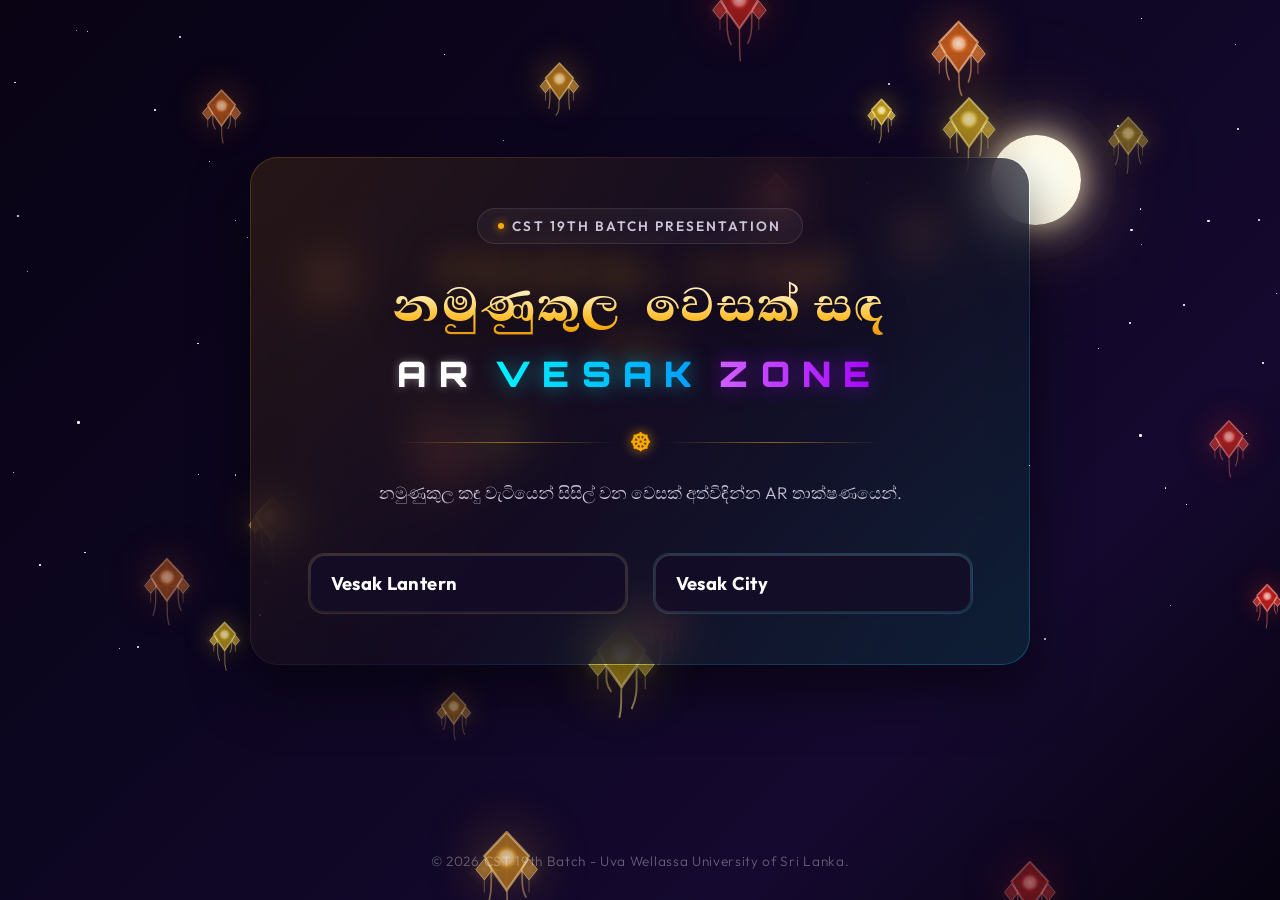
==== commit 098b7414: "add my ui" ====
--- a/index.html
+++ b/index.html
@@ -6,11 +6,13 @@
     <meta name="viewport" content="width=device-width, initial-scale=1.0">
     <title>Namunukula Vesak Sada | AR Vesak Zone - CST 19th Batch</title>
 
+    <!-- SEO Meta Tags -->
     <meta name="description"
         content="Welcome to the AR Vesak Zone presented by CST 19th Batch. Experience the majestic beauty of Namunukula Vesak Sada with interactive augmented reality Vesak lanterns and digital city experiences.">
 
     <!-- Fonts -->
-    <link href="https://fonts.googleapis.com/css2?family=Abhaya+Libre:wght@500;700;800&family=Outfit:wght@300;400;600;700&family=Orbitron:wght@500;700;900&family=Yatra+One&display=swap" rel="stylesheet">
+    <link href="https://fonts.googleapis.com/css2?family=Abhaya+Libre:wght@500;700;800&family=Outfit:wght@300;400;600;700&family=Orbitron:wght@500;700;900&family=Yatra+One&display=swap"
+        rel="stylesheet">
 
     <!-- Icons -->
     <link rel="stylesheet" href="https://cdnjs.cloudflare.com/ajax/libs/font-awesome/6.4.0/css/all.min.css">
@@ -20,6 +22,7 @@
 
 <body>
 
+    <!-- Background -->
     <div class="celestial-background">
         <div id="stars-container"></div>
         <div class="moon-glow-container">
@@ -29,42 +32,59 @@
         <canvas id="lanterns-canvas"></canvas>
     </div>
 
+    <!-- Main -->
     <main class="hero-container">
         <div class="glass-card-wrapper">
             <div class="glass-card">
 
                 <div class="tech-badge-container">
                     <span class="tech-badge">
+                        <span class="badge-dot"></span>
                         CST 19th Batch Presentation
                     </span>
                 </div>
 
                 <h1 class="sinhala-title">
                     <span class="gold-gradient-text">නමුණුකුල</span>
+                    <span class="sinhala-separator"></span>
                     <span class="gold-gradient-text">වෙසක් සඳ</span>
                 </h1>
 
                 <div class="ar-title-wrapper">
                     <h2 class="ar-title">
-                        AR VESAK ZONE
+                        <span class="text-white">AR</span>
+                        <span class="neon-cyan-text">VESAK</span>
+                        <span class="text-glow-purple">ZONE</span>
                     </h2>
                 </div>
 
+                <div class="ornamental-divider">
+                    <div class="divider-line"></div>
+                    <div class="divider-center">
+                        <i class="fa-solid fa-dharmachakra"></i>
+                    </div>
+                    <div class="divider-line"></div>
+                </div>
+
                 <p class="hero-description">
-                    නවීන AR තාක්ෂණයෙන් වෙසක් අත්විඳින්න.
+                    නමුණුකුල කඳු වැටියෙන් සිසිල් වන වෙසක් අත්විඳින්න AR තාක්ෂණයෙන්.
                 </p>
 
-                <!-- ✅ BUTTONS UPDATED -->
+                <!-- ✅ BUTTONS (UPDATED ONLY href) -->
                 <div class="actions-container">
 
                     <!-- Lantern -->
                     <a href="#" class="action-btn lantern-btn" id="btn-lantern">
-                        <span>Vesak Lantern</span>
+                        <div class="btn-content">
+                            <span class="btn-main-label">Vesak Lantern</span>
+                        </div>
                     </a>
 
                     <!-- City -->
                     <a href="#" class="action-btn city-btn" id="btn-city">
-                        <span>Vesak City</span>
+                        <div class="btn-content">
+                            <span class="btn-main-label">Vesak City</span>
+                        </div>
                     </a>
 
                 </div>
@@ -74,11 +94,16 @@
     </main>
 
     <footer class="credits-footer">
-        <p>© 2026 CST 19th Batch</p>
+        <p>© 2026 CST 19th Batch - Uva Wellassa University of Sri Lanka.</p>
     </footer>
 
     <!-- ========================= -->
-    <!-- ✅ AR SCRIPT ADDED HERE -->
+    <!-- ✅ YOUR ORIGINAL SCRIPT -->
+    <!-- ========================= -->
+    <script src="script.js"></script>
+
+    <!-- ========================= -->
+    <!-- ✅ AR DEVICE LOGIC ADDED -->
     <!-- ========================= -->
     <script>
         function isIOS() {
@@ -107,7 +132,7 @@
 
             if (isIOS()) {
 
-                const openApp = confirm("Open in XRViewer app?");
+                const openApp = confirm("Open in XRViewer app?\n\n(Required for AR on iPhone)");
 
                 if (openApp) {
                     window.location.href = XRVIEWER_SCHEME;
@@ -129,4 +154,5 @@
     </script>
 
 </body>
+
 </html>
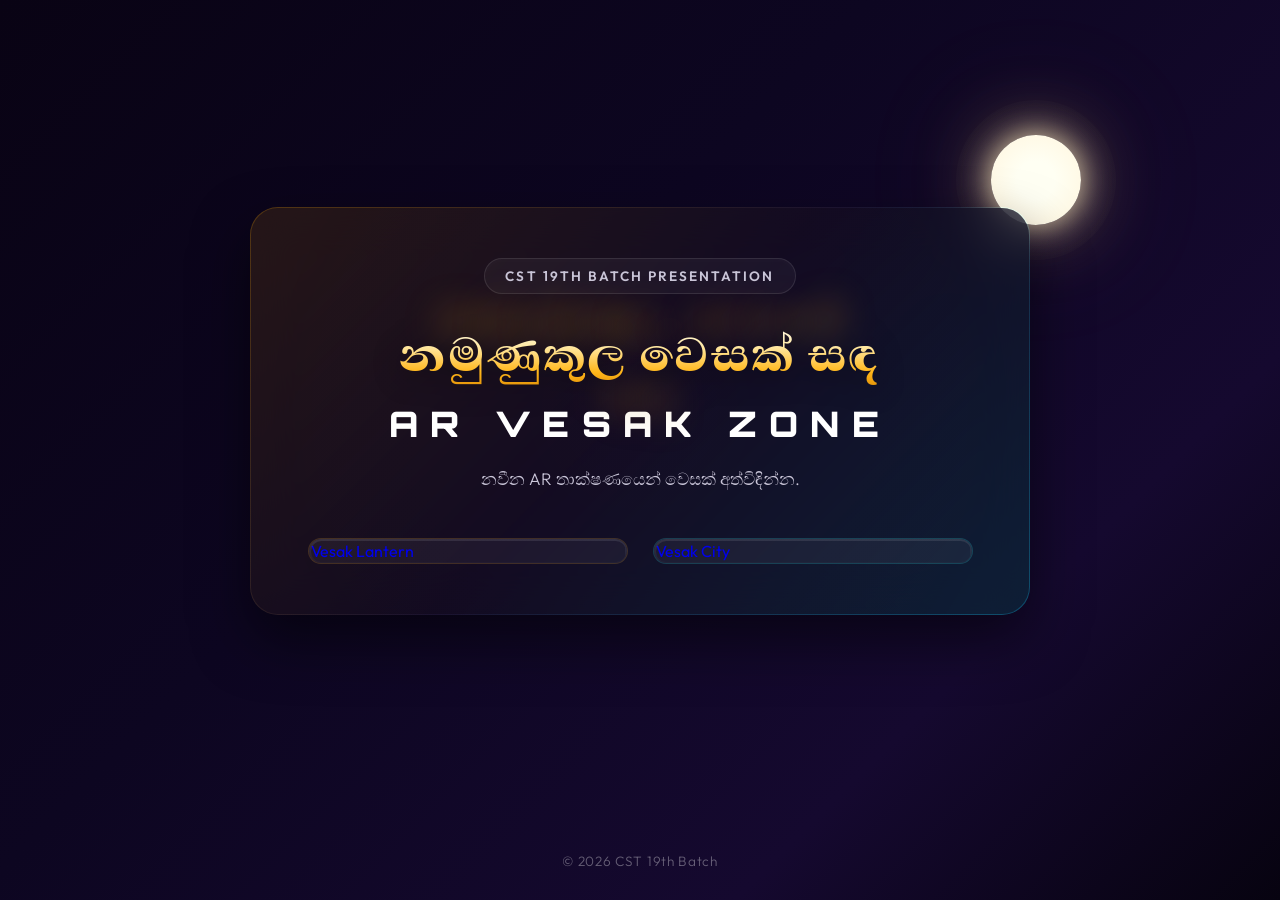
==== commit 256719ec: "revers" ====
--- a/index.html
+++ b/index.html
@@ -6,13 +6,11 @@
     <meta name="viewport" content="width=device-width, initial-scale=1.0">
     <title>Namunukula Vesak Sada | AR Vesak Zone - CST 19th Batch</title>
 
-    <!-- SEO Meta Tags -->
     <meta name="description"
         content="Welcome to the AR Vesak Zone presented by CST 19th Batch. Experience the majestic beauty of Namunukula Vesak Sada with interactive augmented reality Vesak lanterns and digital city experiences.">
 
     <!-- Fonts -->
-    <link href="https://fonts.googleapis.com/css2?family=Abhaya+Libre:wght@500;700;800&family=Outfit:wght@300;400;600;700&family=Orbitron:wght@500;700;900&family=Yatra+One&display=swap"
-        rel="stylesheet">
+    <link href="https://fonts.googleapis.com/css2?family=Abhaya+Libre:wght@500;700;800&family=Outfit:wght@300;400;600;700&family=Orbitron:wght@500;700;900&family=Yatra+One&display=swap" rel="stylesheet">
 
     <!-- Icons -->
     <link rel="stylesheet" href="https://cdnjs.cloudflare.com/ajax/libs/font-awesome/6.4.0/css/all.min.css">
@@ -22,7 +20,6 @@
 
 <body>
 
-    <!-- Background -->
     <div class="celestial-background">
         <div id="stars-container"></div>
         <div class="moon-glow-container">
@@ -32,59 +29,42 @@
         <canvas id="lanterns-canvas"></canvas>
     </div>
 
-    <!-- Main -->
     <main class="hero-container">
         <div class="glass-card-wrapper">
             <div class="glass-card">
 
                 <div class="tech-badge-container">
                     <span class="tech-badge">
-                        <span class="badge-dot"></span>
                         CST 19th Batch Presentation
                     </span>
                 </div>
 
                 <h1 class="sinhala-title">
                     <span class="gold-gradient-text">නමුණුකුල</span>
-                    <span class="sinhala-separator"></span>
                     <span class="gold-gradient-text">වෙසක් සඳ</span>
                 </h1>
 
                 <div class="ar-title-wrapper">
                     <h2 class="ar-title">
-                        <span class="text-white">AR</span>
-                        <span class="neon-cyan-text">VESAK</span>
-                        <span class="text-glow-purple">ZONE</span>
+                        AR VESAK ZONE
                     </h2>
                 </div>
 
-                <div class="ornamental-divider">
-                    <div class="divider-line"></div>
-                    <div class="divider-center">
-                        <i class="fa-solid fa-dharmachakra"></i>
-                    </div>
-                    <div class="divider-line"></div>
-                </div>
-
                 <p class="hero-description">
-                    නමුණුකුල කඳු වැටියෙන් සිසිල් වන වෙසක් අත්විඳින්න AR තාක්ෂණයෙන්.
+                    නවීන AR තාක්ෂණයෙන් වෙසක් අත්විඳින්න.
                 </p>
 
-                <!-- ✅ BUTTONS (UPDATED ONLY href) -->
+                <!-- ✅ BUTTONS UPDATED -->
                 <div class="actions-container">
 
                     <!-- Lantern -->
                     <a href="#" class="action-btn lantern-btn" id="btn-lantern">
-                        <div class="btn-content">
-                            <span class="btn-main-label">Vesak Lantern</span>
-                        </div>
+                        <span>Vesak Lantern</span>
                     </a>
 
                     <!-- City -->
                     <a href="#" class="action-btn city-btn" id="btn-city">
-                        <div class="btn-content">
-                            <span class="btn-main-label">Vesak City</span>
-                        </div>
+                        <span>Vesak City</span>
                     </a>
 
                 </div>
@@ -94,16 +74,11 @@
     </main>
 
     <footer class="credits-footer">
-        <p>© 2026 CST 19th Batch - Uva Wellassa University of Sri Lanka.</p>
+        <p>© 2026 CST 19th Batch</p>
     </footer>
 
     <!-- ========================= -->
-    <!-- ✅ YOUR ORIGINAL SCRIPT -->
-    <!-- ========================= -->
-    <script src="script.js"></script>
-
-    <!-- ========================= -->
-    <!-- ✅ AR DEVICE LOGIC ADDED -->
+    <!-- ✅ AR SCRIPT ADDED HERE -->
     <!-- ========================= -->
     <script>
         function isIOS() {
@@ -132,7 +107,7 @@
 
             if (isIOS()) {
 
-                const openApp = confirm("Open in XRViewer app?\n\n(Required for AR on iPhone)");
+                const openApp = confirm("Open in XRViewer app?");
 
                 if (openApp) {
                     window.location.href = XRVIEWER_SCHEME;
@@ -154,5 +129,4 @@
     </script>
 
 </body>
-
 </html>
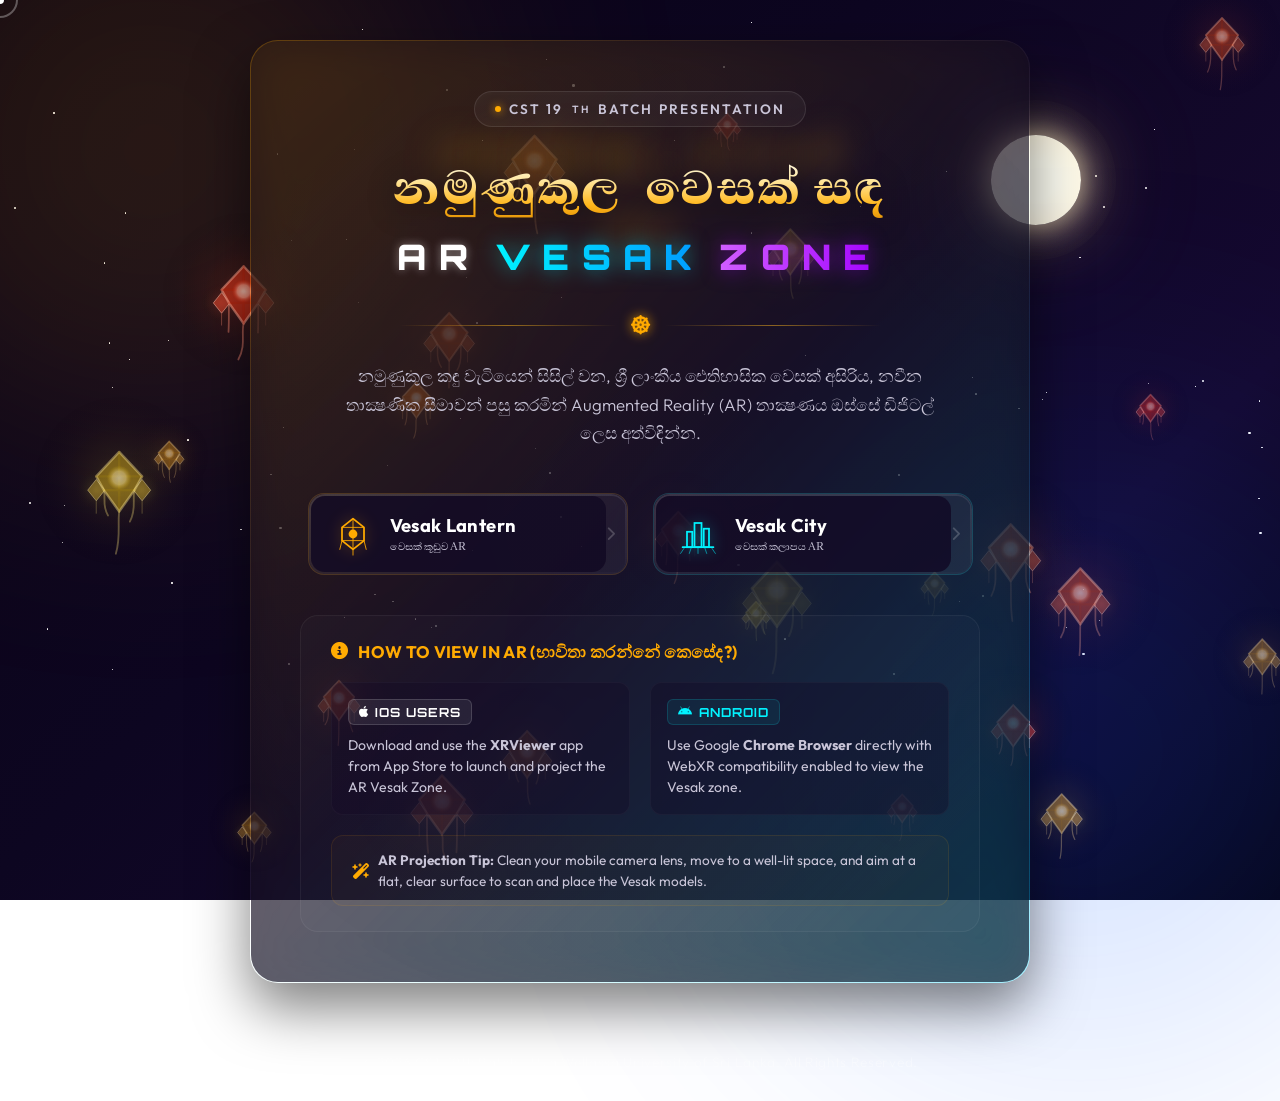
==== commit ff455338: "my first ui" ====
--- a/index.html
+++ b/index.html
@@ -6,20 +6,38 @@
     <meta name="viewport" content="width=device-width, initial-scale=1.0">
     <title>Namunukula Vesak Sada | AR Vesak Zone - CST 19th Batch</title>
 
+    <!-- SEO Meta Tags -->
     <meta name="description"
         content="Welcome to the AR Vesak Zone presented by CST 19th Batch. Experience the majestic beauty of Namunukula Vesak Sada with interactive augmented reality Vesak lanterns and digital city experiences.">
-
-    <!-- Fonts -->
-    <link href="https://fonts.googleapis.com/css2?family=Abhaya+Libre:wght@500;700;800&family=Outfit:wght@300;400;600;700&family=Orbitron:wght@500;700;900&family=Yatra+One&display=swap" rel="stylesheet">
-
-    <!-- Icons -->
+    <meta name="keywords"
+        content="Vesak, AR Vesak Zone, Namunukula Vesak Sada, CST 19th Batch, Sri Lanka, Vesak Lantern, Vesak City, 3D Vesak">
+    <meta name="author" content="CST 19th Batch">
+
+    <!-- Open Graph / Facebook -->
+    <meta property="og:type" content="website">
+    <meta property="og:title" content="නමුණුකුල, වෙසක් සඳ | AR Vesak Zone">
+    <meta property="og:description"
+        content="Experience the majestic beauty of Namunukula Vesak Sada with interactive augmented reality Vesak lanterns and digital city experiences.">
+
+    <!-- Google Fonts for premium typography -->
+    <link rel="preconnect" href="https://fonts.googleapis.com">
+    <link rel="preconnect" href="https://fonts.gstatic.com" crossorigin>
+    <link
+        href="https://fonts.googleapis.com/css2?family=Abhaya+Libre:wght@500;700;800&family=Outfit:wght@300;400;600;700&family=Orbitron:wght@500;700;900&family=Yatra+One&display=swap"
+        rel="stylesheet">
+
+    <!-- FontAwesome for icons -->
     <link rel="stylesheet" href="https://cdnjs.cloudflare.com/ajax/libs/font-awesome/6.4.0/css/all.min.css">
 
+    <!-- Custom Stylesheet -->
     <link rel="stylesheet" href="style.css">
 </head>
 
 <body>
 
+
+
+    <!-- Starfield and Interactive Canvas Background -->
     <div class="celestial-background">
         <div id="stars-container"></div>
         <div class="moon-glow-container">
@@ -29,104 +47,156 @@
         <canvas id="lanterns-canvas"></canvas>
     </div>
 
+    <!-- Main Content Container -->
     <main class="hero-container">
         <div class="glass-card-wrapper">
             <div class="glass-card">
 
+                <!-- Batch Tag / Sub-header -->
                 <div class="tech-badge-container">
                     <span class="tech-badge">
-                        CST 19th Batch Presentation
+                        <span class="badge-dot"></span>
+                        CST 19<span class="superscript">th</span> Batch Presentation
                     </span>
                 </div>
 
+                <!-- Main Title: Beautiful Sinhala Font -->
                 <h1 class="sinhala-title">
                     <span class="gold-gradient-text">නමුණුකුල</span>
+                    <span class="sinhala-separator"></span>
                     <span class="gold-gradient-text">වෙසක් සඳ</span>
                 </h1>
 
+                <!-- Sub-title: AR Vesak Zone -->
                 <div class="ar-title-wrapper">
                     <h2 class="ar-title">
-                        AR VESAK ZONE
+                        <span class="text-white">AR</span>
+                        <span class="neon-cyan-text">VESAK</span>
+                        <span class="text-glow-purple">ZONE</span>
                     </h2>
                 </div>
 
+                <!-- Ornamental Divider -->
+                <div class="ornamental-divider">
+                    <div class="divider-line"></div>
+                    <div class="divider-center">
+                        <i class="fa-solid fa-dharmachakra"></i>
+                    </div>
+                    <div class="divider-line"></div>
+                </div>
+
+                <!-- Description / Welcome Note -->
                 <p class="hero-description">
-                    නවීන AR තාක්ෂණයෙන් වෙසක් අත්විඳින්න.
+                    නමුණුකුල කඳු වැටියෙන් සිසිල් වන, ශ්‍රී ලාංකීය ඓතිහාසික වෙසක් අසිරිය, නවීන තාක්‍ෂණික සීමාවන් පසු
+                    කරමින් Augmented Reality (AR) තාක්‍ෂණය ඔස්සේ ඩිජිටල් ලෙස අත්විඳින්න.
                 </p>
 
-                <!-- ✅ BUTTONS UPDATED -->
+                <!-- Navigation Action Buttons -->
                 <div class="actions-container">
 
-                    <!-- Lantern -->
-                    <a href="#" class="action-btn lantern-btn" id="btn-lantern">
-                        <span>Vesak Lantern</span>
+                    <!-- Vesak Lantern Button -->
+                    <a href="lantern.html" class="action-btn lantern-btn" id="btn-lantern">
+                        <div class="btn-glow-layer"></div>
+                        <div class="btn-content">
+                            <span class="btn-icon">
+                                <svg viewBox="0 0 100 100" class="btn-svg-lantern">
+                                    <!-- A stylized traditional Sri Lankan Vesak Lantern SVG -->
+                                    <path d="M 50 15 L 75 35 L 75 65 L 50 85 L 25 65 L 25 35 Z" fill="none"
+                                        stroke="currentColor" stroke-width="4" stroke-linejoin="round" />
+                                    <path d="M 50 15 L 50 85" fill="none" stroke="currentColor" stroke-width="2" />
+                                    <path d="M 25 35 L 75 35" fill="none" stroke="currentColor" stroke-width="2" />
+                                    <path d="M 25 65 L 75 65" fill="none" stroke="currentColor" stroke-width="2" />
+                                    <!-- Waving streamers/tassels at bottom corners -->
+                                    <path d="M 25 65 L 20 85 M 75 65 L 80 85 M 50 85 L 50 98" fill="none"
+                                        stroke="currentColor" stroke-width="2" stroke-linecap="round" />
+                                    <!-- Inner glowing core -->
+                                    <circle cx="50" cy="50" r="10" fill="currentColor" class="glowing-core" />
+                                </svg>
+                            </span>
+                            <div class="btn-text-area">
+                                <span class="btn-main-label">Vesak Lantern</span>
+                                <span class="btn-sub-label">වෙසක් කූඩුව AR</span>
+                            </div>
+                        </div>
+                        <i class="fa-solid fa-chevron-right arrow-indicator"></i>
                     </a>
 
-                    <!-- City -->
-                    <a href="#" class="action-btn city-btn" id="btn-city">
-                        <span>Vesak City</span>
+                    <!-- Vesak City Button -->
+                    <a href="https://cstarvesakcity.vercel.app/" target="_blank" rel="noopener noreferrer"
+                        class="action-btn city-btn" id="btn-city">
+                        <div class="btn-glow-layer"></div>
+                        <div class="btn-content">
+                            <span class="btn-icon">
+                                <svg viewBox="0 0 100 100" class="btn-svg-city">
+                                    <!-- A modern glowing 3D/AR City grid & buildings icon -->
+                                    <rect x="25" y="45" width="12" height="35" fill="none" stroke="currentColor"
+                                        stroke-width="4" />
+                                    <rect x="42" y="25" width="16" height="55" fill="none" stroke="currentColor"
+                                        stroke-width="4" />
+                                    <rect x="63" y="38" width="12" height="42" fill="none" stroke="currentColor"
+                                        stroke-width="4" />
+                                    <path d="M 15 80 L 85 80" stroke="currentColor" stroke-width="4"
+                                        stroke-linecap="round" />
+                                    <!-- Cyber grid perspective lines representing AR zone -->
+                                    <path
+                                        d="M 20 80 L 10 95 M 35 80 L 30 95 M 50 80 L 50 95 M 65 80 L 70 95 M 80 80 L 90 95"
+                                        stroke="currentColor" stroke-width="2" stroke-opacity="0.6" />
+                                </svg>
+                            </span>
+                            <div class="btn-text-area">
+                                <span class="btn-main-label">Vesak City</span>
+                                <span class="btn-sub-label">වෙසක් කලාපය AR</span>
+                            </div>
+                        </div>
+                        <i class="fa-solid fa-chevron-right arrow-indicator"></i>
                     </a>
 
+                </div>
+
+                <!-- AR Instructions Section -->
+                <div class="ar-instructions-box">
+                    <h3 class="instructions-header">
+                        <i class="fa-solid fa-circle-info"></i> How to View in AR (භාවිතා කරන්නේ කෙසේද?)
+                    </h3>
+                    <div class="instructions-grid">
+                        <div class="instruction-column">
+                            <span class="os-tag ios-tag"><i class="fa-brands fa-apple"></i> iOS Users</span>
+                            <p>Download and use the <strong>XRViewer</strong> app from App Store to launch and project
+                                the AR Vesak Zone.</p>
+                        </div>
+                        <div class="instruction-column">
+                            <span class="os-tag android-tag"><i class="fa-brands fa-android"></i> Android</span>
+                            <p>Use Google <strong>Chrome Browser</strong> directly with WebXR compatibility enabled to
+                                view the Vesak zone.</p>
+                        </div>
+                    </div>
+                    <div class="common-instructions">
+                        <p>
+                            <i class="fa-solid fa-wand-magic-sparkles"></i>
+                            <span><strong>AR Projection Tip:</strong> Clean your mobile camera lens, move to a well-lit
+                                space, and aim at a flat, clear surface to scan and place the Vesak models.</span>
+                        </p>
+                    </div>
                 </div>
 
             </div>
         </div>
     </main>
 
+    <!-- Ambient Light Rays for immersive background depth -->
+    <div class="ambient-light gold-light"></div>
+    <div class="ambient-light cyan-light"></div>
+
+    <!-- Premium custom cursor container for non-touch screens -->
+    <div class="custom-cursor" id="custom-cursor"></div>
+    <div class="custom-cursor-follower" id="custom-cursor-follower"></div>
+
     <footer class="credits-footer">
-        <p>© 2026 CST 19th Batch</p>
+        <p>© 2026 CST 19th Batch - Uva Wellassa University of Sri Lanka. All Rights Reserved.</p>
     </footer>
 
-    <!-- ========================= -->
-    <!-- ✅ AR SCRIPT ADDED HERE -->
-    <!-- ========================= -->
-    <script>
-        function isIOS() {
-            return /iPhone|iPad|iPod/i.test(navigator.userAgent);
-        }
-
-        function isAndroid() {
-            return /Android/i.test(navigator.userAgent);
-        }
-
-        const LANTERN_URL = "lantern.html";
-        const CITY_URL = "https://cstarvesakcity.vercel.app/";
-        const XRVIEWER_SCHEME = "xrviewer://";
-
-        document.getElementById("btn-lantern").addEventListener("click", function (e) {
-            e.preventDefault();
-            handleAR(LANTERN_URL);
-        });
-
-        document.getElementById("btn-city").addEventListener("click", function (e) {
-            e.preventDefault();
-            handleAR(CITY_URL);
-        });
-
-        function handleAR(url) {
-
-            if (isIOS()) {
-
-                const openApp = confirm("Open in XRViewer app?");
-
-                if (openApp) {
-                    window.location.href = XRVIEWER_SCHEME;
-
-                    setTimeout(() => {
-                        alert("If XRViewer didn't open, install it from App Store.");
-                    }, 1500);
-                }
-
-            } else if (isAndroid()) {
-
-                window.open(url, "_blank");
-
-            } else {
-
-                window.open(url, "_blank");
-            }
-        }
-    </script>
-
+    <!-- Custom Script -->
+    <script src="script.js"></script>
 </body>
+
 </html>
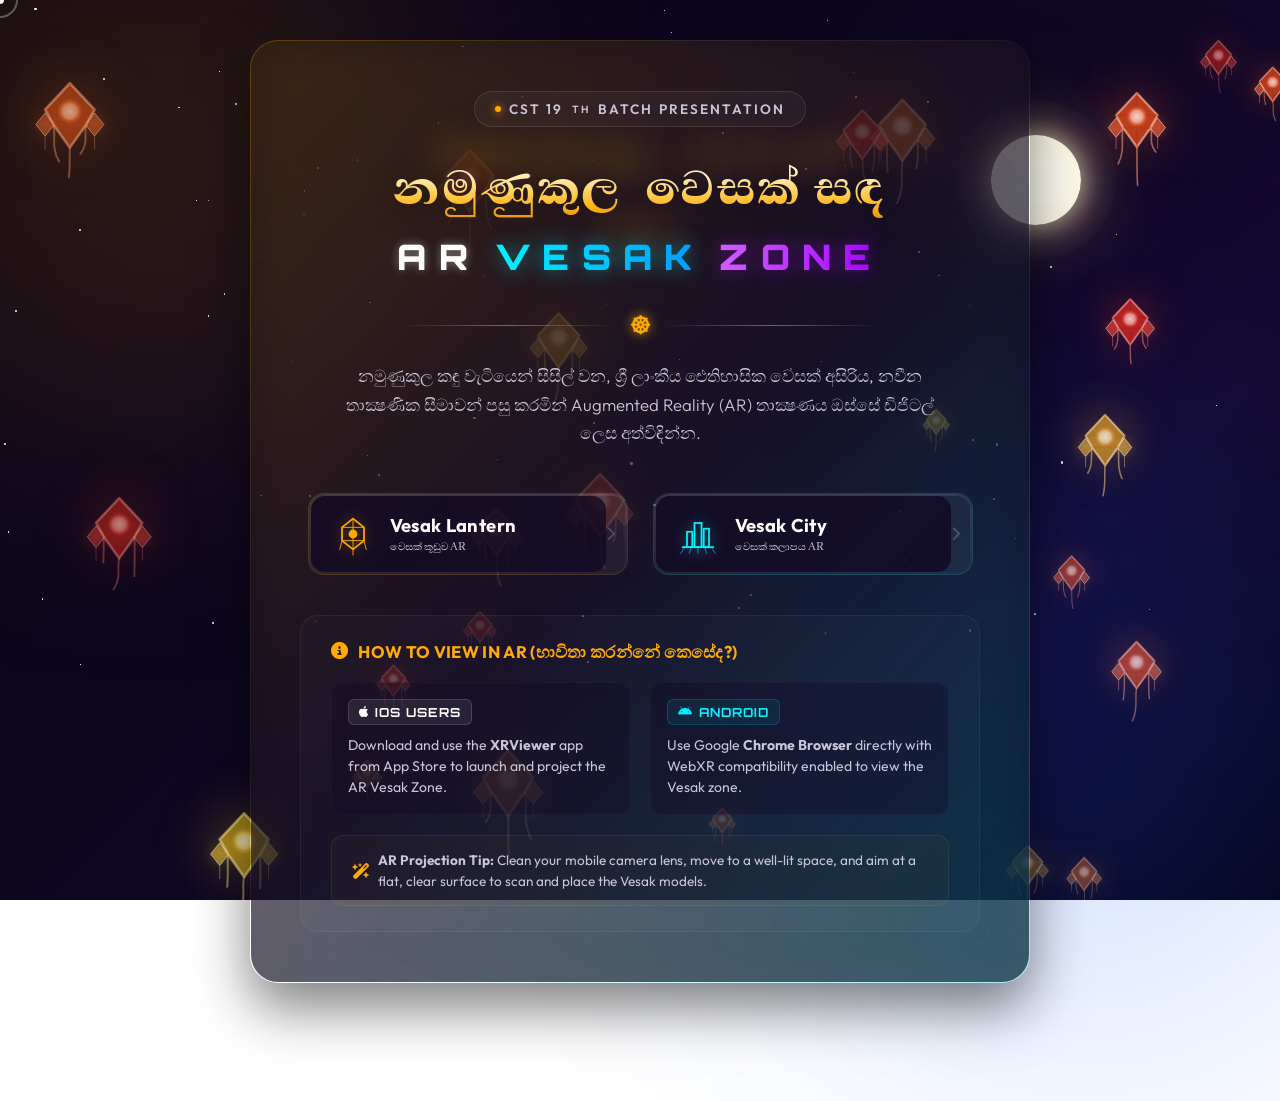
==== commit a83013f7: "add vesak lanttern" ====
--- a/index.html
+++ b/index.html
@@ -95,7 +95,8 @@
                 <div class="actions-container">
 
                     <!-- Vesak Lantern Button -->
-                    <a href="lantern.html" class="action-btn lantern-btn" id="btn-lantern">
+                    <a href="https://reliable-zuccutto-888bed.netlify.app/" target="_blank" rel="noopener noreferrer"
+                        class="action-btn lantern-btn" id="btn-lantern">
                         <div class="btn-glow-layer"></div>
                         <div class="btn-content">
                             <span class="btn-icon">
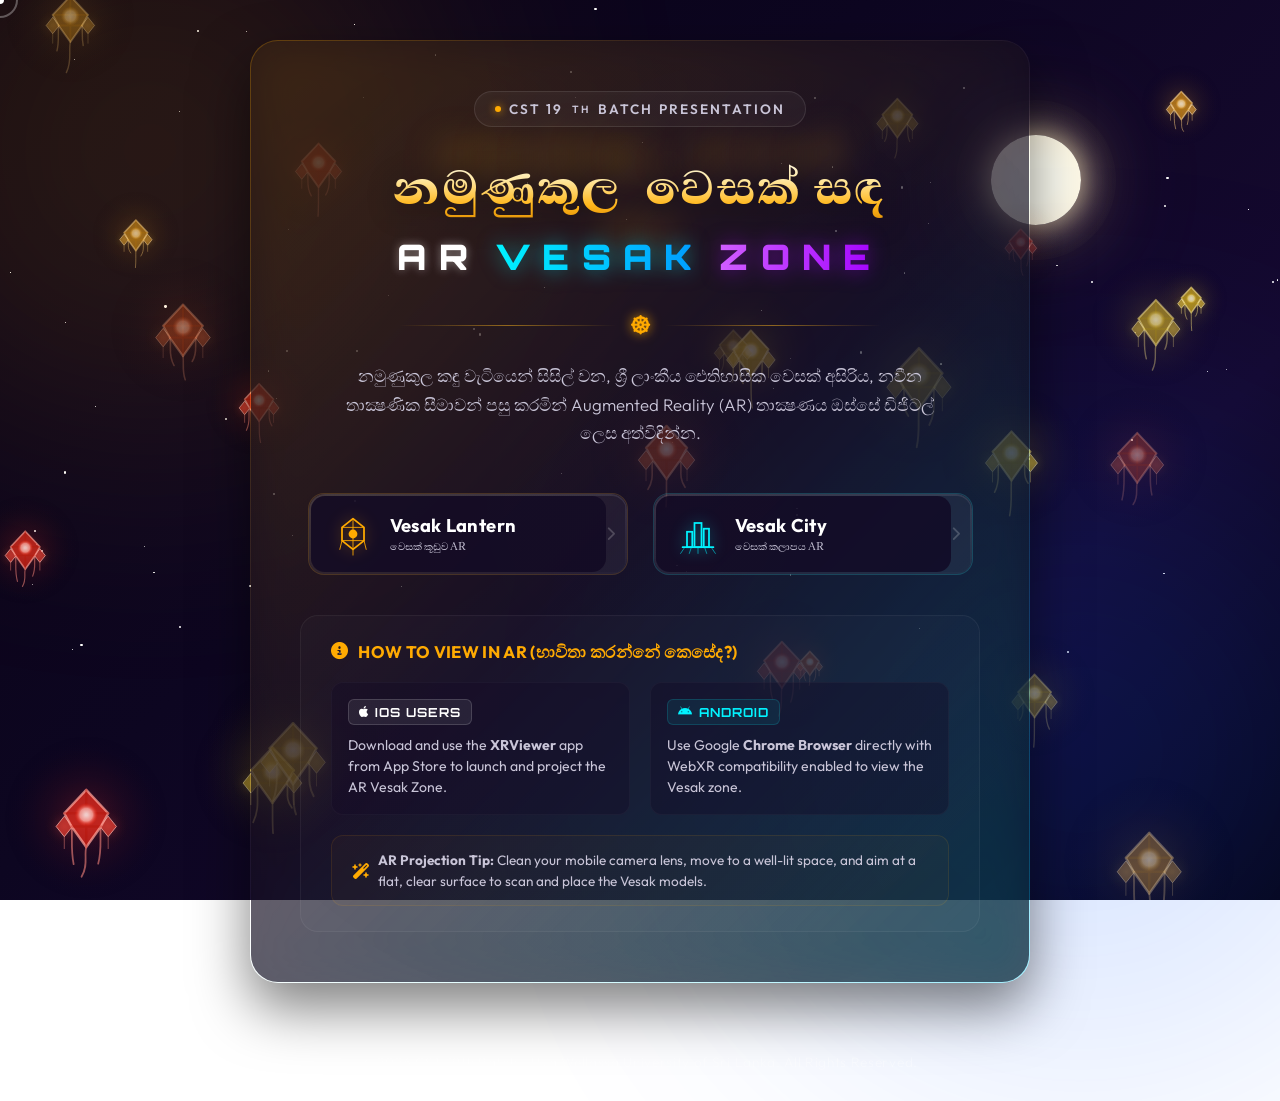
==== commit bb9d9344: "add sesandus lantttern" ====
--- a/index.html
+++ b/index.html
@@ -95,7 +95,7 @@
                 <div class="actions-container">
 
                     <!-- Vesak Lantern Button -->
-                    <a href="https://reliable-zuccutto-888bed.netlify.app/" target="_blank" rel="noopener noreferrer"
+                    <a href="https://ephemeral-heliotrope-1651a7.netlify.app/" target="_blank" rel="noopener noreferrer"
                         class="action-btn lantern-btn" id="btn-lantern">
                         <div class="btn-glow-layer"></div>
                         <div class="btn-content">
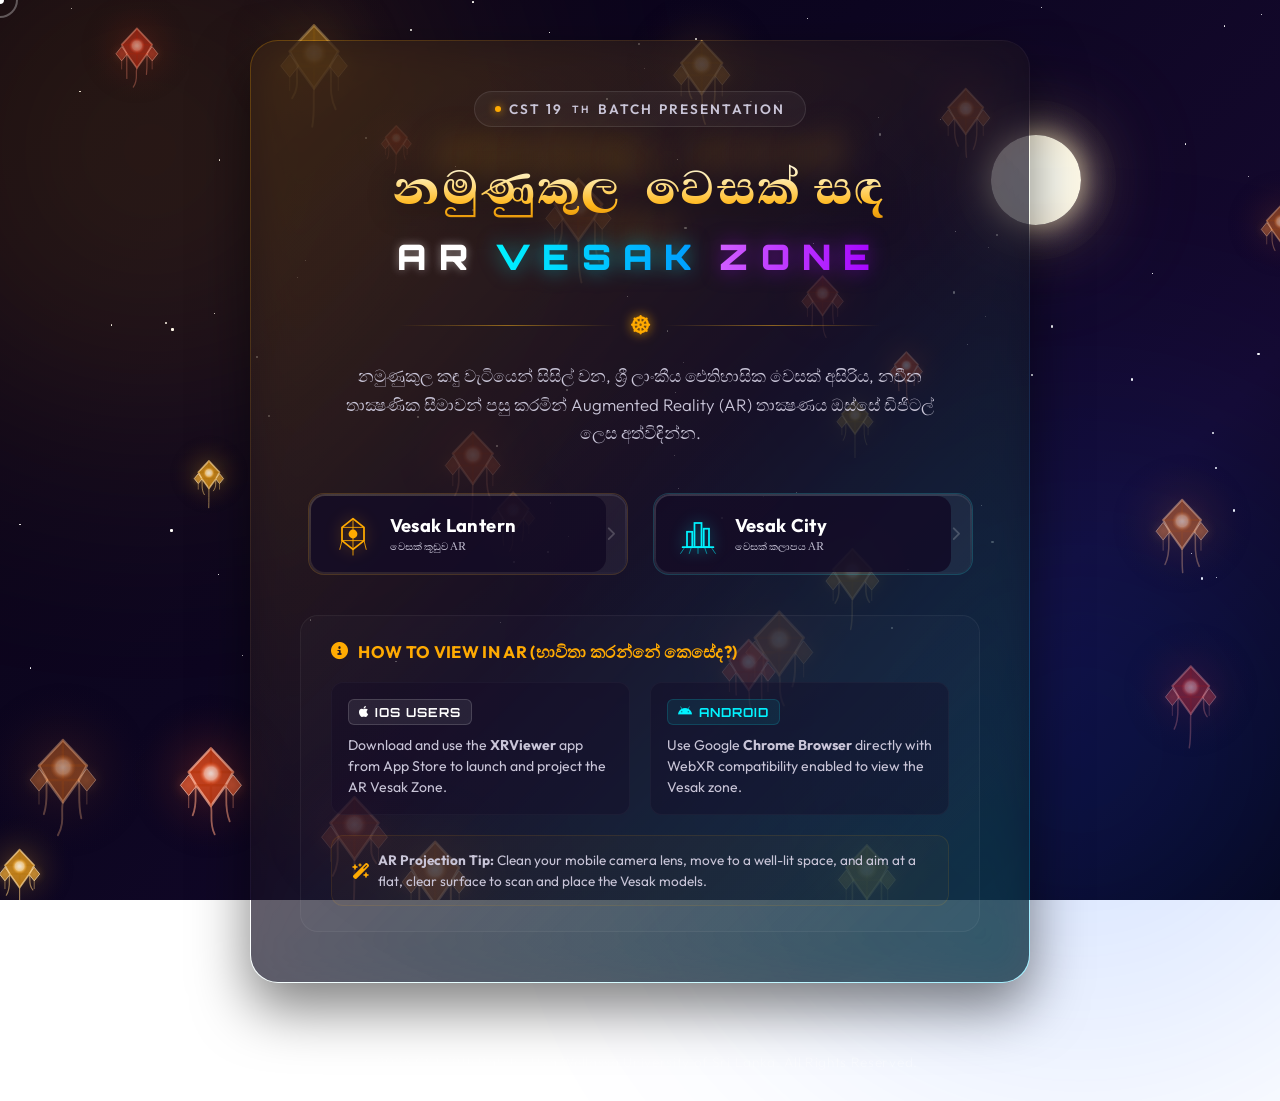
==== commit 52f32082: "update vesak lanttern link" ====
--- a/index.html
+++ b/index.html
@@ -95,7 +95,7 @@
                 <div class="actions-container">
 
                     <!-- Vesak Lantern Button -->
-                    <a href="https://ephemeral-heliotrope-1651a7.netlify.app/" target="_blank" rel="noopener noreferrer"
+                    <a href="https://sesandu-raj.github.io/vesak-ar/" target="_blank" rel="noopener noreferrer"
                         class="action-btn lantern-btn" id="btn-lantern">
                         <div class="btn-glow-layer"></div>
                         <div class="btn-content">
